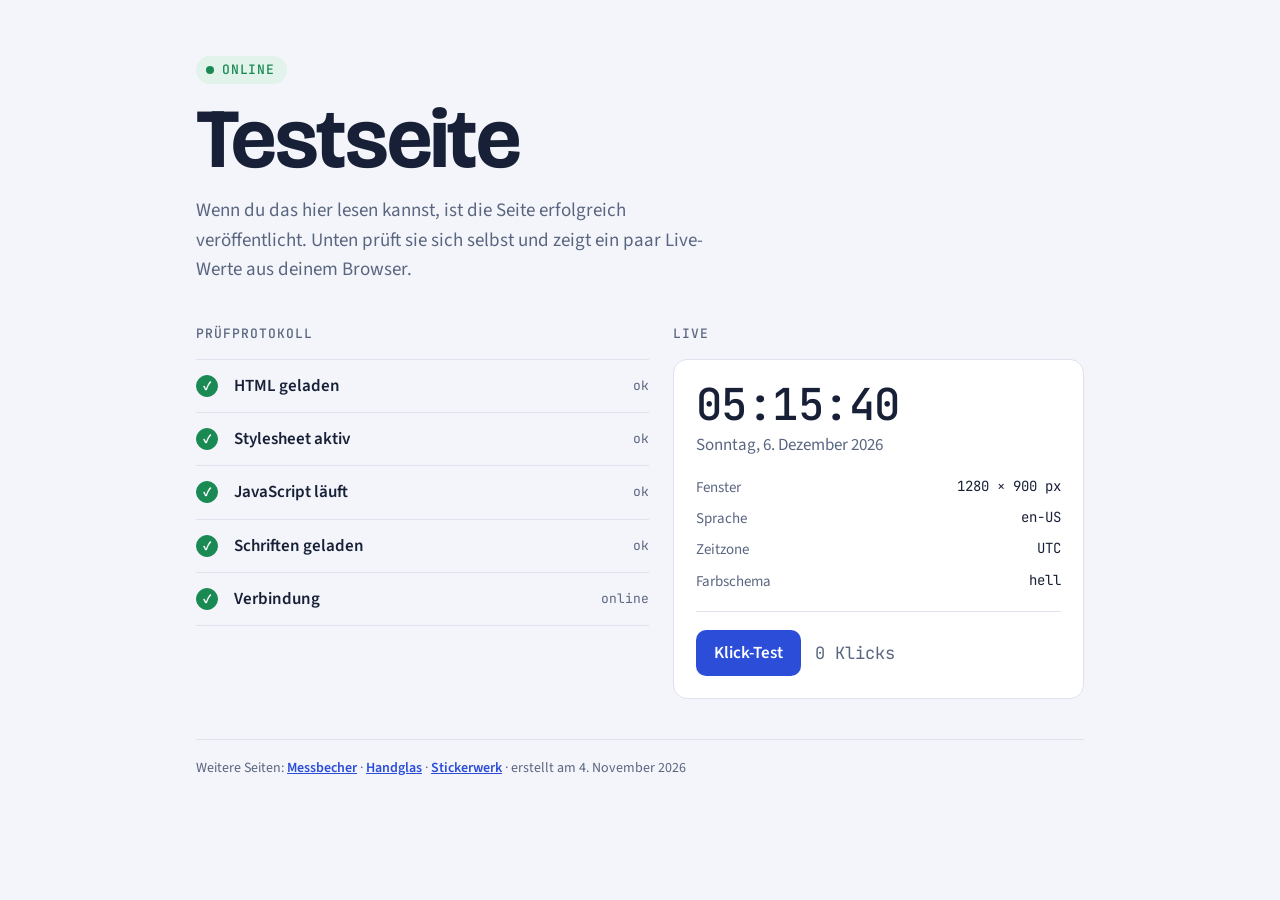
==== index.html @ 85968bf6 "Add Stickerwerk: photo to sticker with automatic cutout and WhatsApp export Co-Authored-By: Claude O" ====
<!doctype html>
<html lang="de">
<head>
<meta charset="utf-8">
<meta name="viewport" content="width=device-width, initial-scale=1, viewport-fit=cover">
<title>Testseite</title>
<meta name="description" content="Eine kleine Testseite, die sich selbst prüft und Live-Werte aus dem Browser zeigt.">
<link rel="preconnect" href="https://fonts.googleapis.com">
<link rel="preconnect" href="https://fonts.gstatic.com" crossorigin>
<link rel="stylesheet" href="https://fonts.googleapis.com/css2?family=Bricolage+Grotesque:opsz,wght@12..96,500;12..96,700&family=Source+Sans+3:wght@400;600&family=JetBrains+Mono:wght@400;500&display=swap">
<style>
  /* Layout: eine ruhige Spalte – Kopf mit Status, darunter ein Prüfprotokoll und ein Live-Panel nebeneinander */
  :root {
    --bg: #f3f5fa;
    --surface: #ffffff;
    --fg: #172036;
    --muted: #5a6680;
    --line: #dde2ee;
    --accent: #2b4dd8;
    --ok: #1a8a54;
    --ok-soft: #e1f3ea;
    --font-display: "Bricolage Grotesque", "Segoe UI", system-ui, sans-serif;
    --font-body: "Source Sans 3", "Segoe UI", system-ui, sans-serif;
    --font-mono: "JetBrains Mono", ui-monospace, "SF Mono", Menlo, monospace;
  }
  @media (prefers-color-scheme: dark) {
    :root:not([data-theme="light"]) {
      --bg: #0f1422; --surface: #171e31; --fg: #e6eaf5; --muted: #98a3bd;
      --line: #28314a; --accent: #8ea4ff; --ok: #4fd18f; --ok-soft: #173326;
      color-scheme: dark;
    }
  }
  :root[data-theme="dark"] {
    --bg: #0f1422; --surface: #171e31; --fg: #e6eaf5; --muted: #98a3bd;
    --line: #28314a; --accent: #8ea4ff; --ok: #4fd18f; --ok-soft: #173326;
    color-scheme: dark;
  }

  *, *::before, *::after { box-sizing: border-box; }
  :root { padding-top: env(safe-area-inset-top, 0px); padding-bottom: env(safe-area-inset-bottom, 0px); background: var(--bg); }
  body {
    margin: 0;
    background: var(--bg);
    color: var(--fg);
    font-family: var(--font-body);
    font-size: 17px;
    line-height: 1.55;
  }
  .wrap {
    max-width: 920px;
    margin: 0 auto;
    padding-block: 56px 72px;
    padding-left: max(16px, env(safe-area-inset-left, 0px));
    padding-right: max(16px, env(safe-area-inset-right, 0px));
    display: grid;
    gap: 40px;
  }

  header { display: grid; gap: 14px; }
  .status {
    display: inline-flex; align-items: center; gap: 8px; width: fit-content;
    padding: 4px 12px 4px 10px; border-radius: 999px;
    background: var(--ok-soft); color: var(--ok);
    font-family: var(--font-mono); font-size: 13px; font-weight: 500;
    letter-spacing: .06em; text-transform: uppercase;
  }
  .dot { width: 8px; height: 8px; border-radius: 50%; background: var(--ok); animation: pulse 2s ease-in-out infinite; }
  @keyframes pulse { 50% { opacity: .35; } }
  h1 {
    font-family: var(--font-display); font-weight: 700;
    font-size: clamp(44px, 9vw, 84px); line-height: 1; letter-spacing: -.02em;
    margin: 0; text-wrap: balance;
  }
  .lede { margin: 0; max-width: 60ch; color: var(--muted); font-size: 19px; }

  .grid { display: grid; grid-template-columns: 1.1fr 1fr; gap: 24px; align-items: start; }
  @media (max-width: 720px) { .grid { grid-template-columns: 1fr; } }

  section { min-width: 0; display: grid; gap: 14px; }
  h2 {
    margin: 0; font-family: var(--font-mono); font-weight: 500; font-size: 13px;
    letter-spacing: .08em; text-transform: uppercase; color: var(--muted);
  }

  .checks { list-style: none; margin: 0; padding: 0; border-top: 1px solid var(--line); }
  .checks li {
    display: grid; grid-template-columns: 28px 1fr auto; align-items: center; gap: 10px;
    padding: 13px 0; border-bottom: 1px solid var(--line);
  }
  .mark {
    width: 22px; height: 22px; border-radius: 50%; display: grid; place-items: center;
    border: 1.5px solid var(--line); color: transparent; font-size: 13px; font-weight: 700;
    transition: background .3s, border-color .3s, color .3s;
  }
  .checks li.pass .mark { background: var(--ok); border-color: var(--ok); color: var(--surface); }
  .checks .what { font-weight: 600; }
  .checks .note { font-family: var(--font-mono); font-size: 13px; color: var(--muted); text-align: right; }

  .panel {
    background: var(--surface); border: 1px solid var(--line); border-radius: 14px;
    padding: 22px; display: grid; gap: 18px;
  }
  .clock {
    font-family: var(--font-mono); font-size: clamp(34px, 6vw, 44px); font-weight: 500;
    font-variant-numeric: tabular-nums; letter-spacing: -.01em; line-height: 1;
  }
  .date { color: var(--muted); margin-top: 6px; }
  dl { margin: 0; display: grid; grid-template-columns: auto 1fr; gap: 8px 16px; font-size: 15px; }
  dt { color: var(--muted); }
  dd { margin: 0; font-family: var(--font-mono); font-size: 14px; overflow-wrap: anywhere; text-align: right; }

  .tap { display: flex; align-items: center; gap: 14px; flex-wrap: wrap; border-top: 1px solid var(--line); padding-top: 18px; }
  button {
    font: inherit; font-weight: 600; cursor: pointer;
    padding: 10px 18px; border-radius: 10px; border: none;
    background: var(--accent); color: var(--surface);
    transition: transform .1s;
  }
  button:active { transform: scale(.97); }
  button:focus-visible { outline: 3px solid var(--accent); outline-offset: 3px; }
  .count { font-family: var(--font-mono); font-variant-numeric: tabular-nums; color: var(--muted); }

  footer { color: var(--muted); font-size: 14px; border-top: 1px solid var(--line); padding-top: 18px; }
  footer a { color: var(--accent); font-weight: 600; }

  @media (prefers-reduced-motion: reduce) {
    .dot { animation: none; }
    * { transition: none !important; }
  }
</style>
</head>
<body>

<div class="wrap">
  <header>
    <span class="status"><span class="dot"></span>Online</span>
    <h1>Testseite</h1>
    <p class="lede">Wenn du das hier lesen kannst, ist die Seite erfolgreich veröffentlicht. Unten prüft sie sich selbst und zeigt ein paar Live-Werte aus deinem Browser.</p>
  </header>

  <div class="grid">
    <section aria-labelledby="h-checks">
      <h2 id="h-checks">Prüfprotokoll</h2>
      <ul class="checks">
        <li class="pass" id="c-html"><span class="mark">✓</span><span class="what">HTML geladen</span><span class="note">ok</span></li>
        <li id="c-css"><span class="mark">✓</span><span class="what">Stylesheet aktiv</span><span class="note">…</span></li>
        <li id="c-js"><span class="mark">✓</span><span class="what">JavaScript läuft</span><span class="note">…</span></li>
        <li id="c-fonts"><span class="mark">✓</span><span class="what">Schriften geladen</span><span class="note">…</span></li>
        <li id="c-net"><span class="mark">✓</span><span class="what">Verbindung</span><span class="note">…</span></li>
      </ul>
    </section>

    <section aria-labelledby="h-live">
      <h2 id="h-live">Live</h2>
      <div class="panel">
        <div>
          <div class="clock" id="clock">--:--:--</div>
          <div class="date" id="date">&nbsp;</div>
        </div>
        <dl>
          <dt>Fenster</dt><dd id="i-size">–</dd>
          <dt>Sprache</dt><dd id="i-lang">–</dd>
          <dt>Zeitzone</dt><dd id="i-tz">–</dd>
          <dt>Farbschema</dt><dd id="i-theme">–</dd>
        </dl>
        <div class="tap">
          <button type="button" id="tap">Klick-Test</button>
          <span class="count" id="count">0 Klicks</span>
        </div>
      </div>
    </section>
  </div>

  <footer>Weitere Seiten: <a href="wasser/">Messbecher</a> · <a href="glas/">Handglas</a> · <a href="sticker/">Stickerwerk</a> · erstellt am 4. November 2026</footer>
</div>

<script>
  const $ = (id) => document.getElementById(id);
  const pass = (id, note) => { const el = $(id); el.classList.add('pass'); el.querySelector('.note').textContent = note; };

  // CSS: prüfen, ob unsere Tokens angekommen sind
  const accent = getComputedStyle(document.documentElement).getPropertyValue('--accent').trim();
  if (accent) pass('c-css', 'ok');

  pass('c-js', 'ok');

  const net = () => {
    const el = $('c-net');
    if (navigator.onLine) pass('c-net', 'online');
    else { el.classList.remove('pass'); el.querySelector('.note').textContent = 'offline'; }
  };
  net();
  addEventListener('online', net); addEventListener('offline', net);

  if (document.fonts && document.fonts.ready) {
    document.fonts.ready.then(() => {
      const ok = document.fonts.check('700 20px "Bricolage Grotesque"');
      if (ok) pass('c-fonts', 'ok');
      else $('c-fonts').querySelector('.note').textContent = 'Ersatzschrift';
    });
  }

  const lang = navigator.language || 'de-DE';
  const tick = () => {
    const now = new Date();
    $('clock').textContent = now.toLocaleTimeString('de-DE');
    $('date').textContent = now.toLocaleDateString('de-DE', { weekday: 'long', day: 'numeric', month: 'long', year: 'numeric' });
  };
  tick(); setInterval(tick, 1000);

  const size = () => { $('i-size').textContent = innerWidth + ' × ' + innerHeight + ' px'; };
  size(); addEventListener('resize', size);

  $('i-lang').textContent = lang;
  try { $('i-tz').textContent = Intl.DateTimeFormat().resolvedOptions().timeZone; } catch (e) { $('i-tz').textContent = 'unbekannt'; }

  const mq = matchMedia('(prefers-color-scheme: dark)');
  const theme = () => {
    const forced = document.documentElement.getAttribute('data-theme');
    const dark = forced ? forced === 'dark' : mq.matches;
    $('i-theme').textContent = dark ? 'dunkel' : 'hell';
  };
  theme(); mq.addEventListener && mq.addEventListener('change', theme);

  let n = 0;
  $('tap').addEventListener('click', () => {
    n++;
    $('count').textContent = n + (n === 1 ? ' Klick' : ' Klicks');
  });
</script>
</body>
</html>
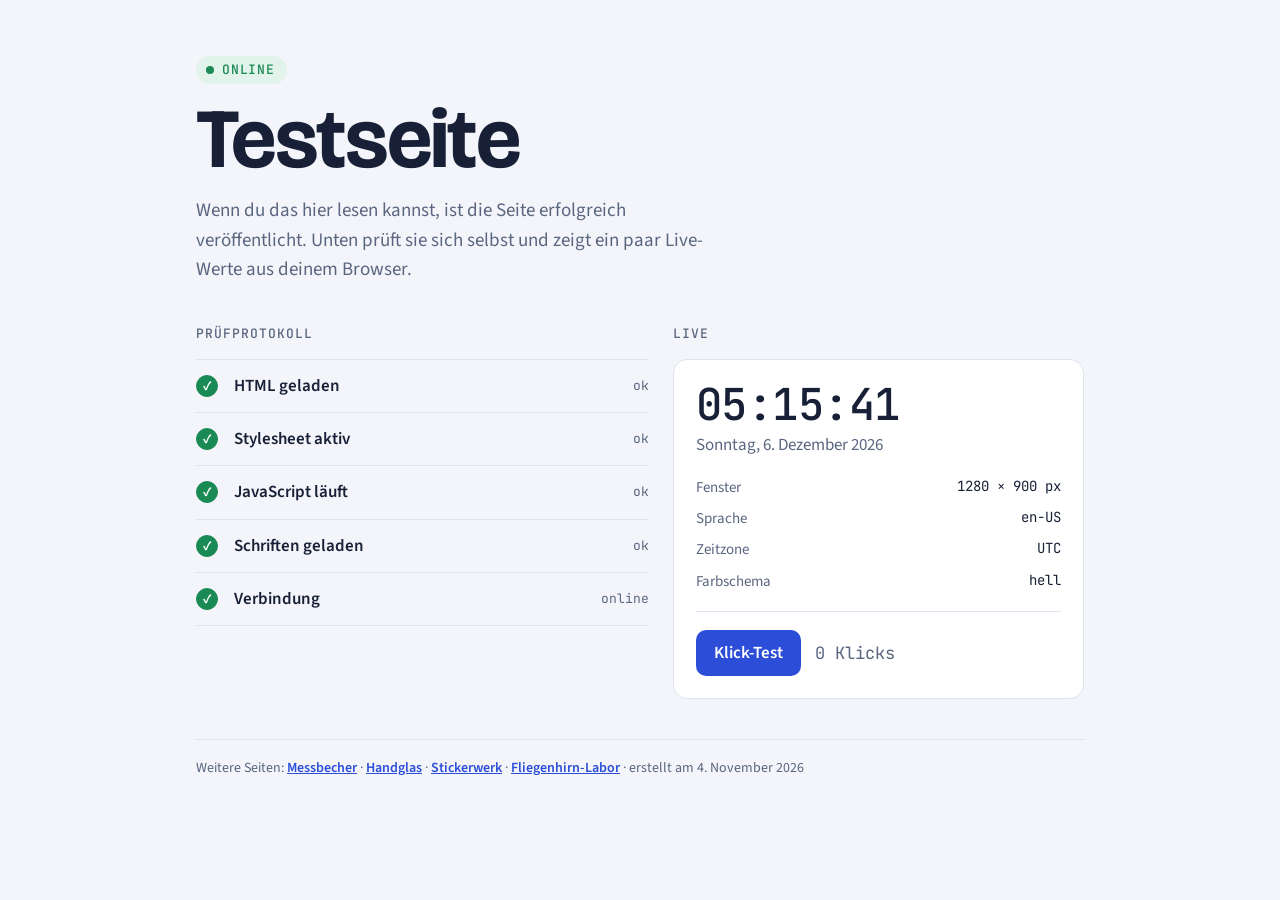
==== commit 9ace456d: "Add Fliegenhirn-Labor: whole fruit fly brain experiments in the browser - fliege/: interactive lab o" ====
--- a/index.html
+++ b/index.html
@@ -171,7 +171,7 @@
     </section>
   </div>
 
-  <footer>Weitere Seiten: <a href="wasser/">Messbecher</a> · <a href="glas/">Handglas</a> · <a href="sticker/">Stickerwerk</a> · erstellt am 4. November 2026</footer>
+  <footer>Weitere Seiten: <a href="wasser/">Messbecher</a> · <a href="glas/">Handglas</a> · <a href="sticker/">Stickerwerk</a> · <a href="fliege/">Fliegenhirn-Labor</a> · erstellt am 4. November 2026</footer>
 </div>
 
 <script>
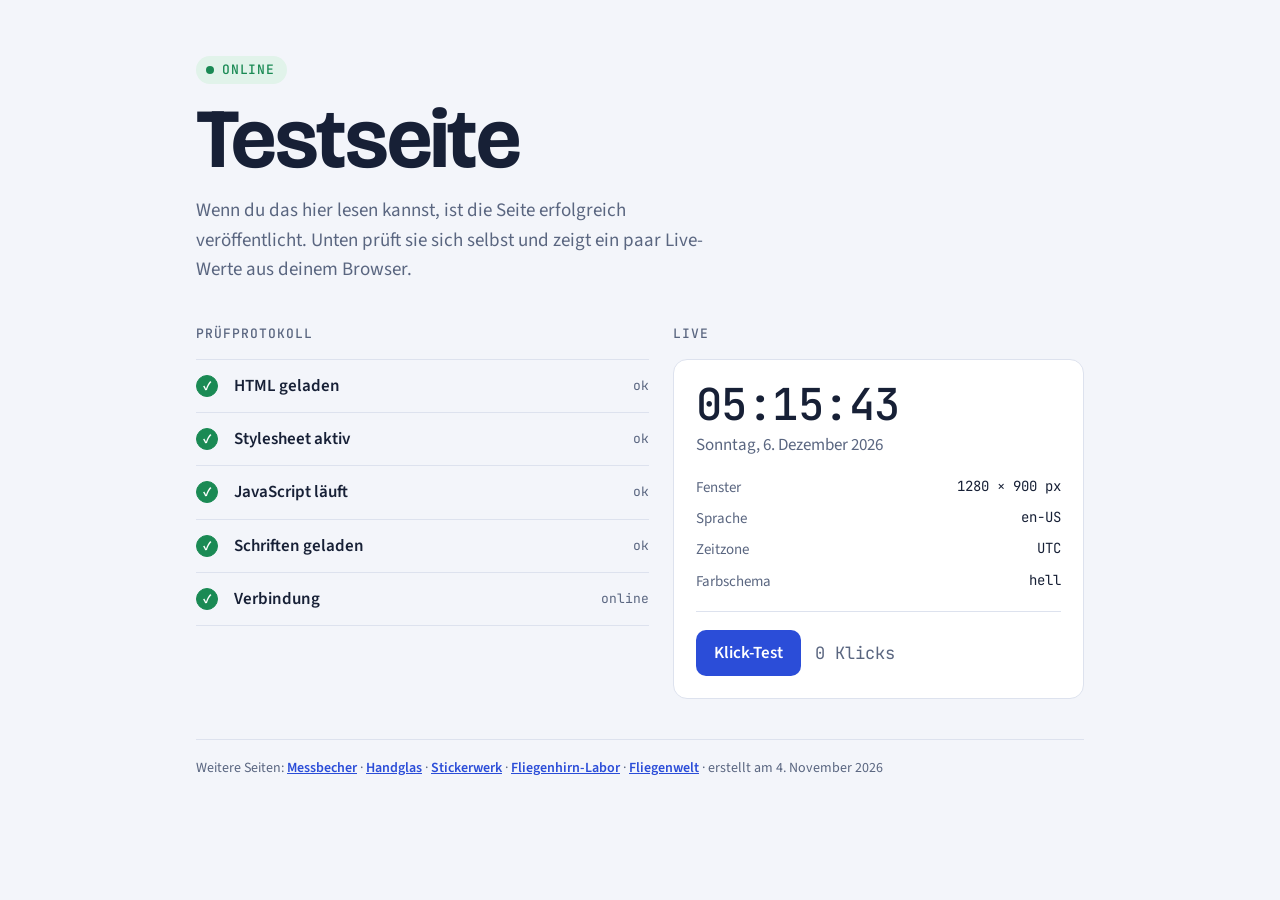
==== commit a058f5ff: "Add Fliegenwelt: fruit fly with a body driven by the connectome - fliege/welt.html: top-down arena w" ====
--- a/index.html
+++ b/index.html
@@ -171,7 +171,7 @@
     </section>
   </div>
 
-  <footer>Weitere Seiten: <a href="wasser/">Messbecher</a> · <a href="glas/">Handglas</a> · <a href="sticker/">Stickerwerk</a> · <a href="fliege/">Fliegenhirn-Labor</a> · erstellt am 4. November 2026</footer>
+  <footer>Weitere Seiten: <a href="wasser/">Messbecher</a> · <a href="glas/">Handglas</a> · <a href="sticker/">Stickerwerk</a> · <a href="fliege/">Fliegenhirn-Labor</a> · <a href="fliege/welt.html">Fliegenwelt</a> · erstellt am 4. November 2026</footer>
 </div>
 
 <script>
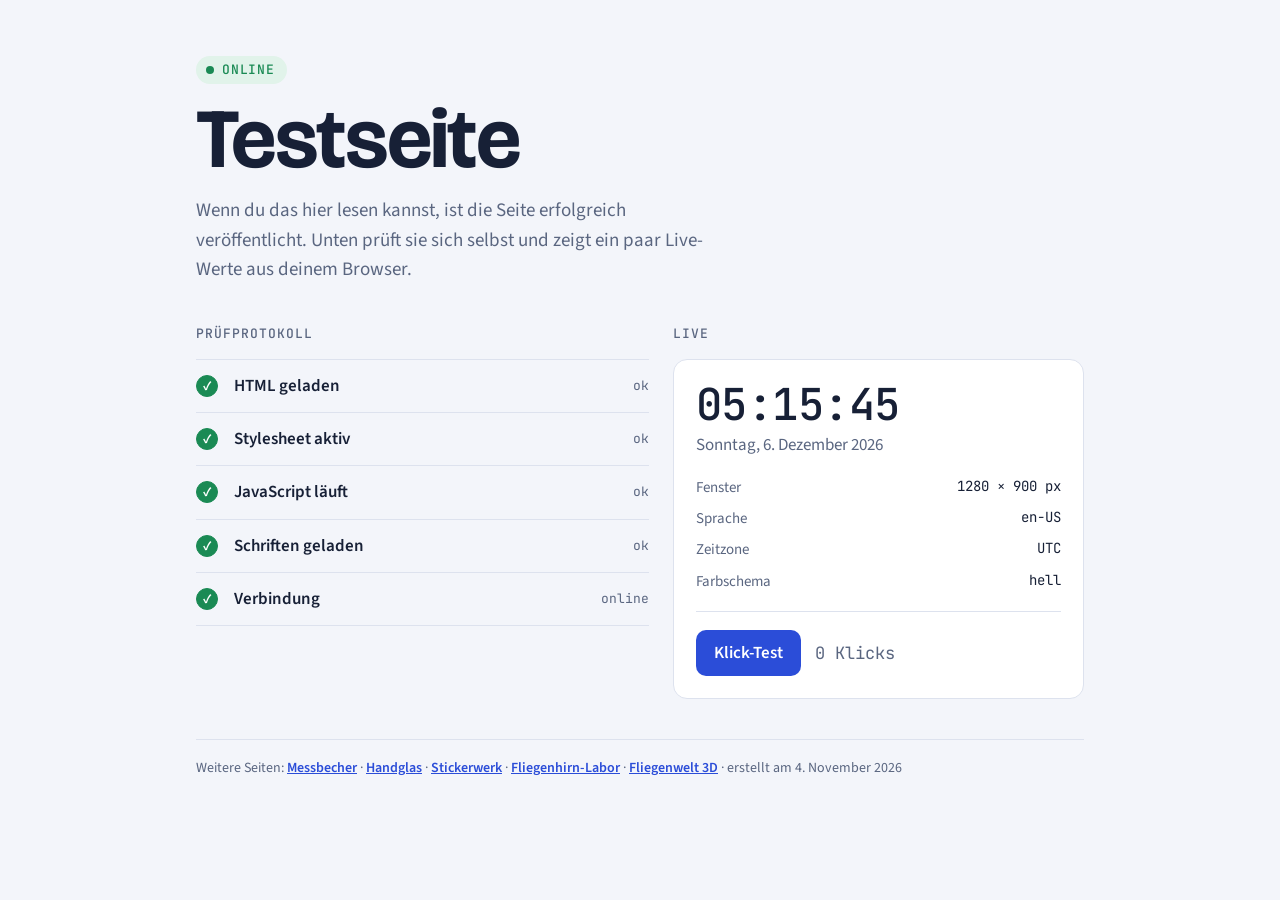
==== commit 4b54c499: "Fliegenwelt 3D: real odors, mushroom body learning and lab training - welt.html is now a three.js wo" ====
--- a/index.html
+++ b/index.html
@@ -171,7 +171,7 @@
     </section>
   </div>
 
-  <footer>Weitere Seiten: <a href="wasser/">Messbecher</a> · <a href="glas/">Handglas</a> · <a href="sticker/">Stickerwerk</a> · <a href="fliege/">Fliegenhirn-Labor</a> · <a href="fliege/welt.html">Fliegenwelt</a> · erstellt am 4. November 2026</footer>
+  <footer>Weitere Seiten: <a href="wasser/">Messbecher</a> · <a href="glas/">Handglas</a> · <a href="sticker/">Stickerwerk</a> · <a href="fliege/">Fliegenhirn-Labor</a> · <a href="fliege/welt.html">Fliegenwelt 3D</a> · erstellt am 4. November 2026</footer>
 </div>
 
 <script>
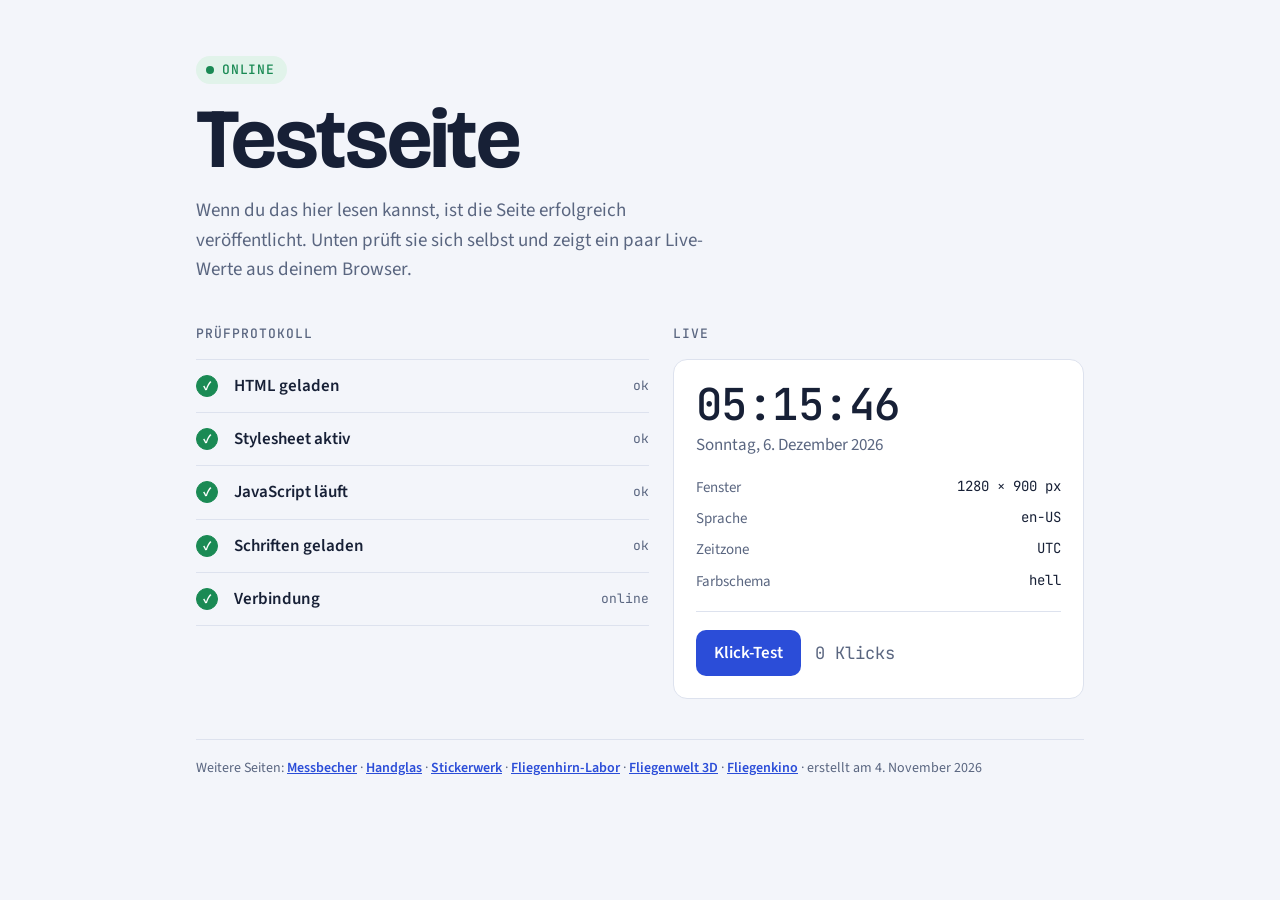
==== commit daa719a1: "Fliegenkino: show the fly a video and get its verdict - kino.html: pick a video (stays local) or the" ====
--- a/index.html
+++ b/index.html
@@ -171,7 +171,7 @@
     </section>
   </div>
 
-  <footer>Weitere Seiten: <a href="wasser/">Messbecher</a> · <a href="glas/">Handglas</a> · <a href="sticker/">Stickerwerk</a> · <a href="fliege/">Fliegenhirn-Labor</a> · <a href="fliege/welt.html">Fliegenwelt 3D</a> · erstellt am 4. November 2026</footer>
+  <footer>Weitere Seiten: <a href="wasser/">Messbecher</a> · <a href="glas/">Handglas</a> · <a href="sticker/">Stickerwerk</a> · <a href="fliege/">Fliegenhirn-Labor</a> · <a href="fliege/welt.html">Fliegenwelt 3D</a> · <a href="fliege/kino.html">Fliegenkino</a> · erstellt am 4. November 2026</footer>
 </div>
 
 <script>
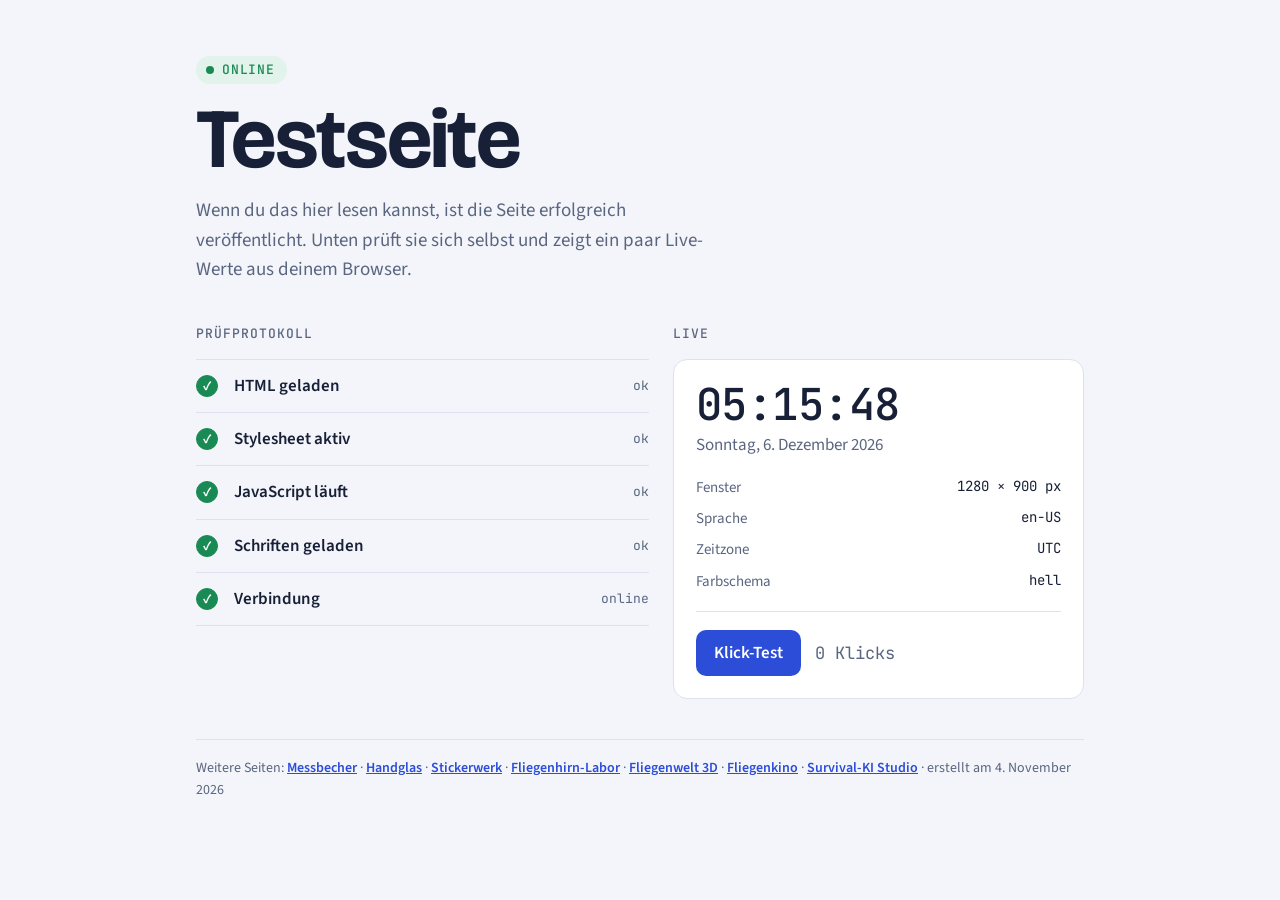
==== commit db05dc2e: "Survival-KI Studio: KI-Modelle für Blackout, Survival und Apokalypse erstellen, trainieren und prüfe" ====
--- a/index.html
+++ b/index.html
@@ -171,7 +171,7 @@
     </section>
   </div>
 
-  <footer>Weitere Seiten: <a href="wasser/">Messbecher</a> · <a href="glas/">Handglas</a> · <a href="sticker/">Stickerwerk</a> · <a href="fliege/">Fliegenhirn-Labor</a> · <a href="fliege/welt.html">Fliegenwelt 3D</a> · <a href="fliege/kino.html">Fliegenkino</a> · erstellt am 4. November 2026</footer>
+  <footer>Weitere Seiten: <a href="wasser/">Messbecher</a> · <a href="glas/">Handglas</a> · <a href="sticker/">Stickerwerk</a> · <a href="fliege/">Fliegenhirn-Labor</a> · <a href="fliege/welt.html">Fliegenwelt 3D</a> · <a href="fliege/kino.html">Fliegenkino</a> · <a href="survival-ki/">Survival-KI Studio</a> · erstellt am 4. November 2026</footer>
 </div>
 
 <script>
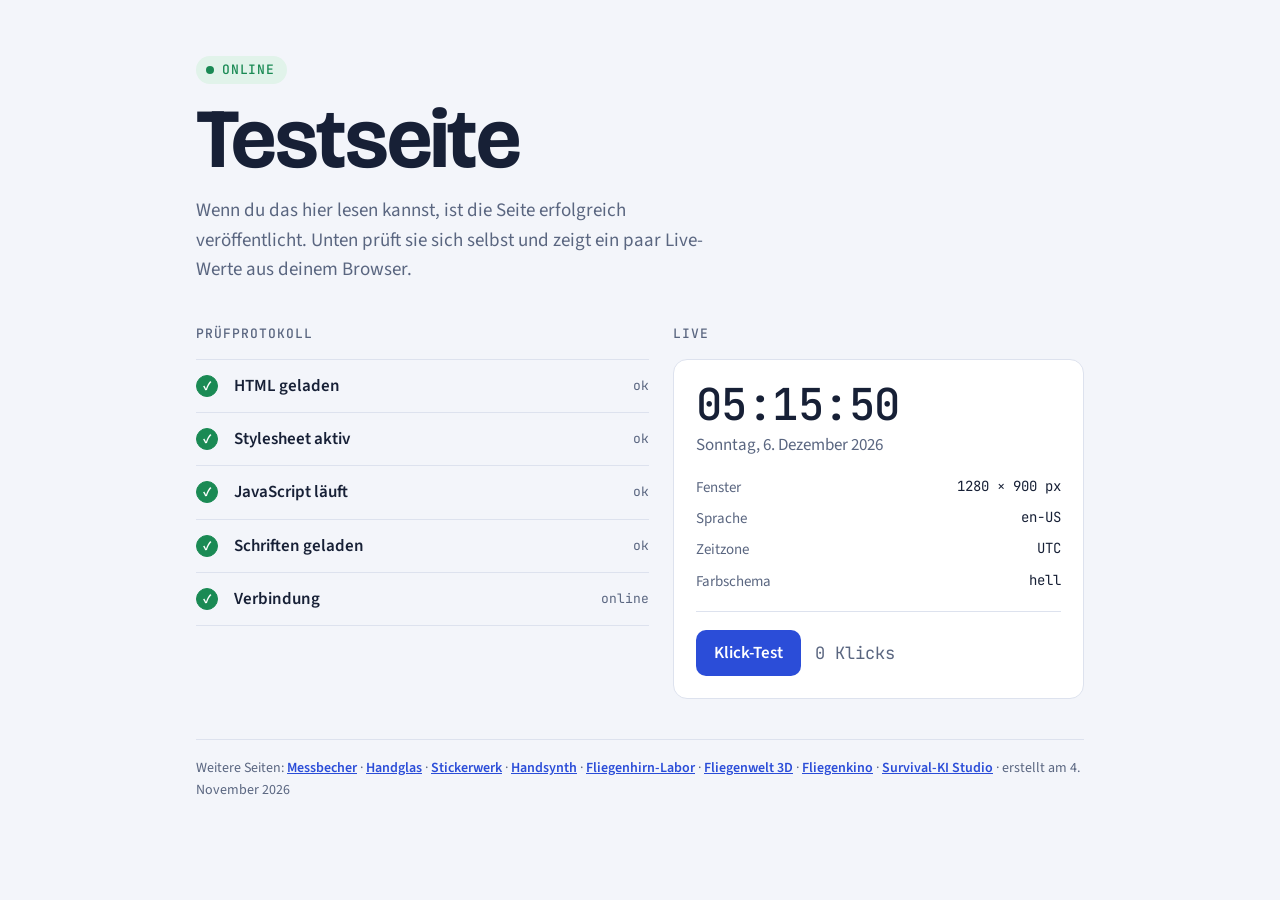
==== commit 7e0bb761: "Add Handsynth: hand-tracked techno synth with oscilloscope visuals Co-Authored-By: Claude Opus 5.5 <" ====
--- a/index.html
+++ b/index.html
@@ -171,7 +171,7 @@
     </section>
   </div>
 
-  <footer>Weitere Seiten: <a href="wasser/">Messbecher</a> · <a href="glas/">Handglas</a> · <a href="sticker/">Stickerwerk</a> · <a href="fliege/">Fliegenhirn-Labor</a> · <a href="fliege/welt.html">Fliegenwelt 3D</a> · <a href="fliege/kino.html">Fliegenkino</a> · <a href="survival-ki/">Survival-KI Studio</a> · erstellt am 4. November 2026</footer>
+  <footer>Weitere Seiten: <a href="wasser/">Messbecher</a> · <a href="glas/">Handglas</a> · <a href="sticker/">Stickerwerk</a> · <a href="synth/">Handsynth</a> · <a href="fliege/">Fliegenhirn-Labor</a> · <a href="fliege/welt.html">Fliegenwelt 3D</a> · <a href="fliege/kino.html">Fliegenkino</a> · <a href="survival-ki/">Survival-KI Studio</a> · erstellt am 4. November 2026</footer>
 </div>
 
 <script>
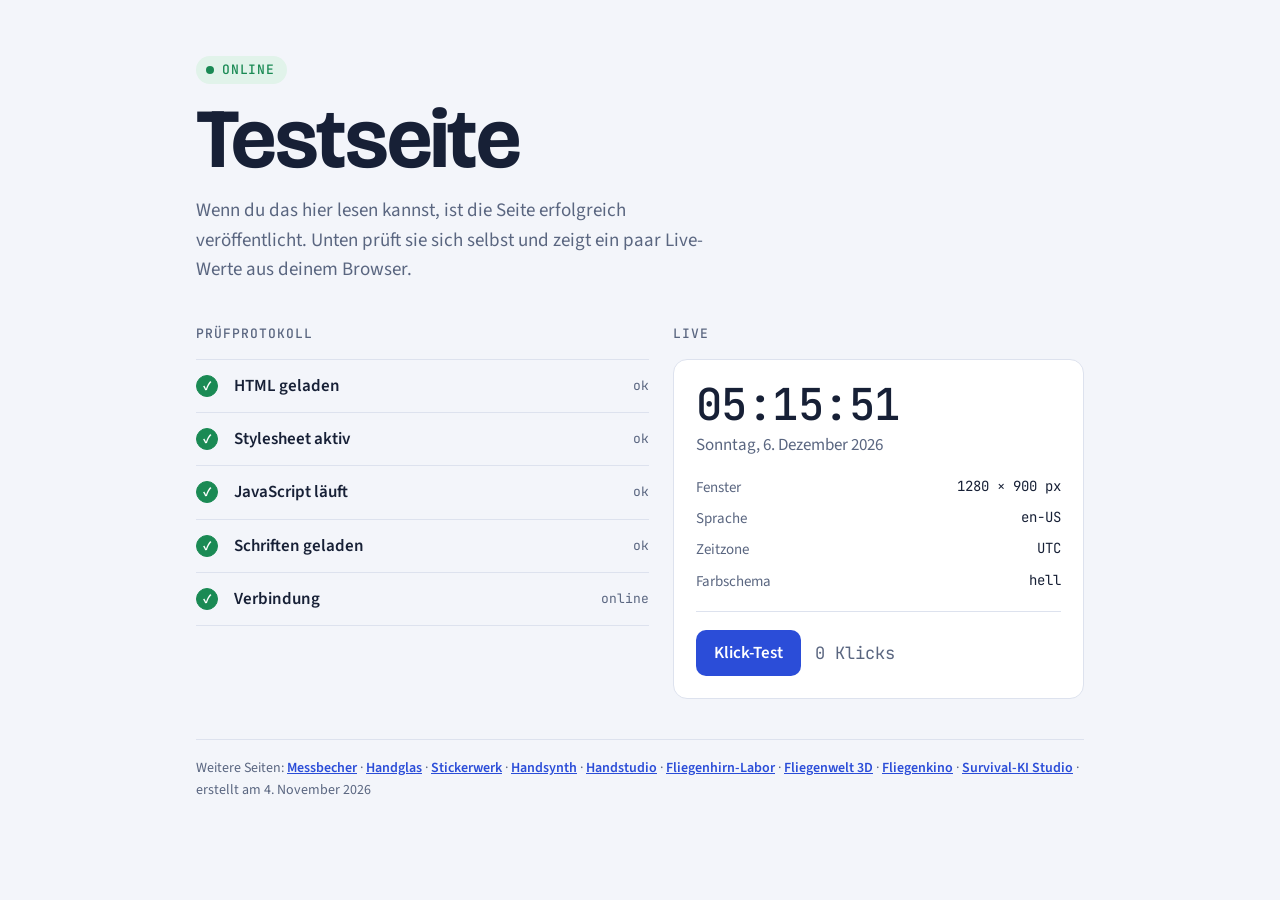
==== commit 7bcc1a6a: "Add Handstudio: five hand-controlled worlds in one site Techno with liquid glass, an air piano, a be" ====
--- a/index.html
+++ b/index.html
@@ -171,7 +171,7 @@
     </section>
   </div>
 
-  <footer>Weitere Seiten: <a href="wasser/">Messbecher</a> · <a href="glas/">Handglas</a> · <a href="sticker/">Stickerwerk</a> · <a href="synth/">Handsynth</a> · <a href="fliege/">Fliegenhirn-Labor</a> · <a href="fliege/welt.html">Fliegenwelt 3D</a> · <a href="fliege/kino.html">Fliegenkino</a> · <a href="survival-ki/">Survival-KI Studio</a> · erstellt am 4. November 2026</footer>
+  <footer>Weitere Seiten: <a href="wasser/">Messbecher</a> · <a href="glas/">Handglas</a> · <a href="sticker/">Stickerwerk</a> · <a href="synth/">Handsynth</a> · <a href="studio/">Handstudio</a> · <a href="fliege/">Fliegenhirn-Labor</a> · <a href="fliege/welt.html">Fliegenwelt 3D</a> · <a href="fliege/kino.html">Fliegenkino</a> · <a href="survival-ki/">Survival-KI Studio</a> · erstellt am 4. November 2026</footer>
 </div>
 
 <script>
